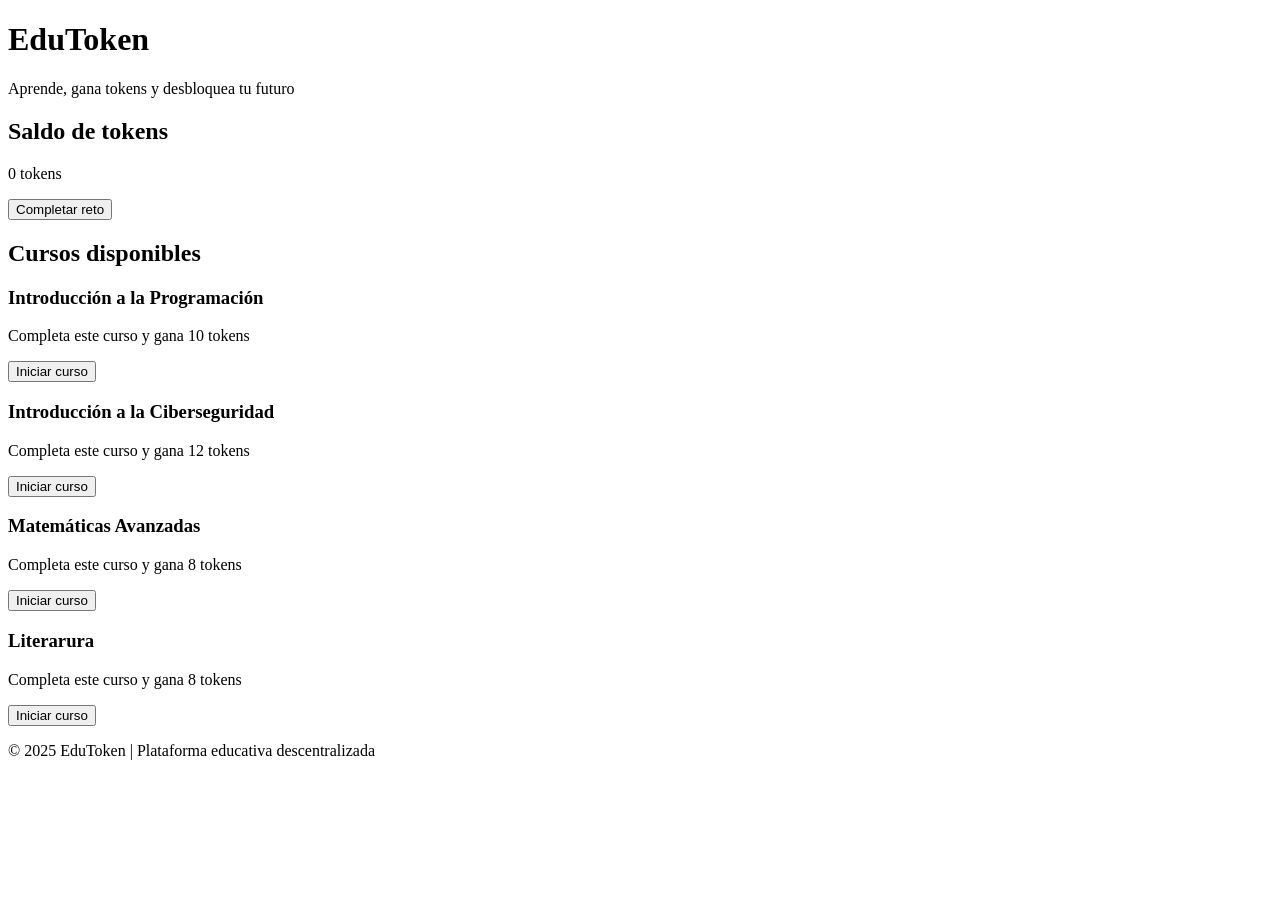
==== index.html @ 473cc64e "Interfaz de la pagina principal" ====
<!DOCTYPE html>
<html lang="es">
<head>
    <meta charset="UTF-8">
    <meta name="viewport" content="width=device-width, initial-scale=1.0">
    <title>Document</title>
    <link rel="stylesheet" href="css/style.css">
</head>
<body>
   <header>
    <h1>EduToken</h1>
    <p>Aprende, gana tokens y desbloquea tu futuro</p>
  </header>

  <main>
    <section id="token-section">
      <h2>Saldo de tokens</h2>
      <p id="balance">0 tokens</p>
      <button id="earnBtn">Completar reto</button>
    </section>

    <section id="courses">
      <h2>Cursos disponibles</h2>
      <div class="course-card">
        <h3>Introducción a la Programación</h3>
        <p>Completa este curso y gana 10 tokens</p>
        <button class="start-btn">Iniciar curso</button>
      </div>
      <div class="course-card">
        <h3>Introducción a la Ciberseguridad</h3>
        <p>Completa este curso y gana 12 tokens</p>
        <button class="start-btn">Iniciar curso</button>
      </div>
      <div class="course-card">
        <h3>Matemáticas Avanzadas</h3>
        <p>Completa este curso y gana 8 tokens</p>
        <button class="start-btn">Iniciar curso</button>
      </div>
      <div class="course-card">
        <h3>Literarura</h3>
        <p>Completa este curso y gana 8 tokens</p>
        <button class="start-btn">Iniciar curso</button>
      </div>
    </section>
  </main>

  <footer>
    <p>© 2025 EduToken | Plataforma educativa descentralizada</p>
  </footer>

  <script src="js/app.js"></script>
 
</body>
</html>
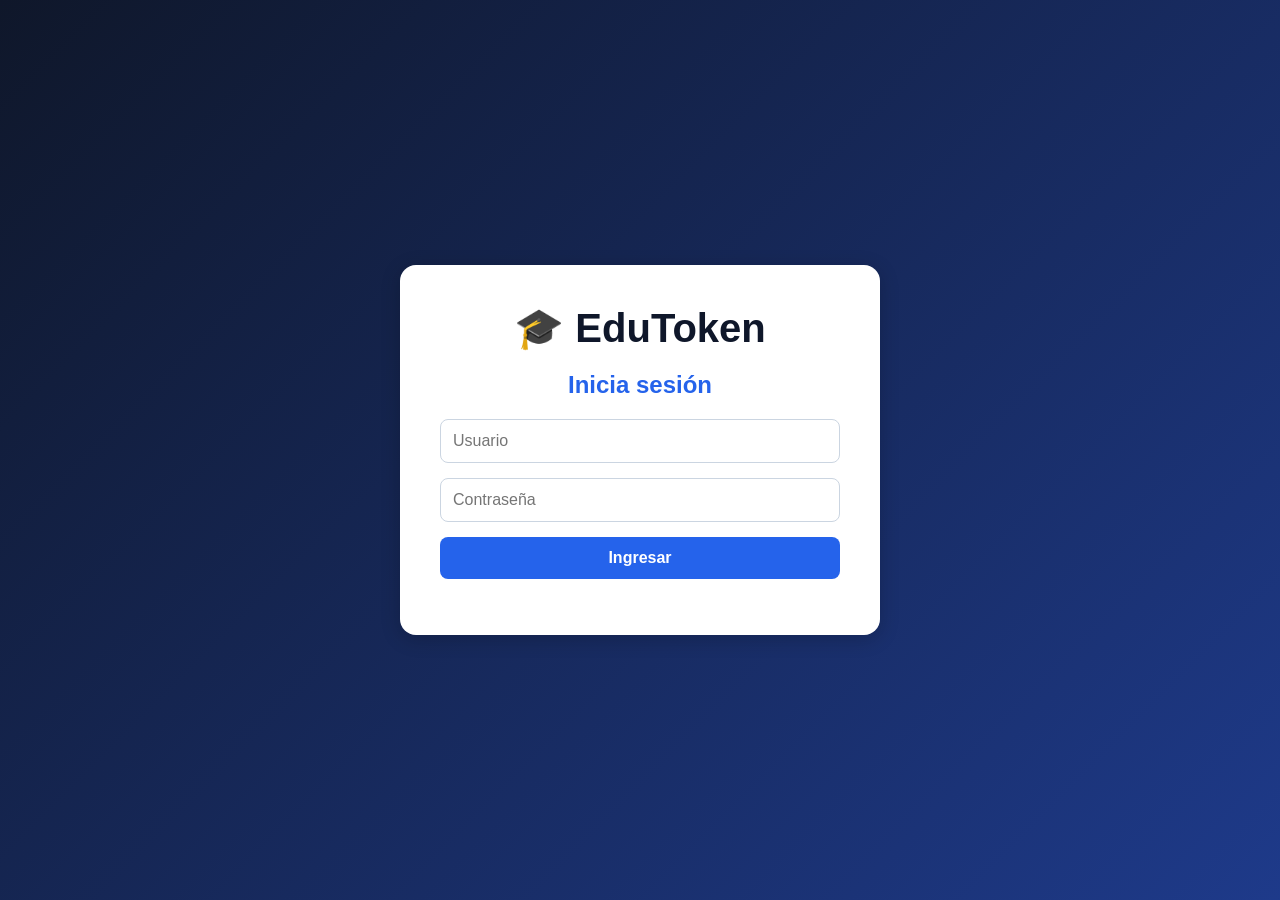
==== commit e8563ac1: "Funciones de login" ====
--- a/index.html
+++ b/index.html
@@ -10,7 +10,9 @@
    <header>
     <h1>EduToken</h1>
     <p>Aprende, gana tokens y desbloquea tu futuro</p>
-  </header>
+    <button onclick="logout()">Cerrar sesión</button>
+
+</header>
 
   <main>
     <section id="token-section">
--- a/css/style.css
+++ b/css/style.css
@@ -0,0 +1,202 @@
+body {
+  font-family: 'Poppins', sans-serif;
+  background: #F9FAFB;
+  color: #111827;
+  margin: 0;
+  padding: 0;
+  text-align: center;
+}
+
+header {
+  background-color: #3B82F6;
+  color: white;
+  padding: 30px 10px;
+  border-bottom: 4px solid #2563EB;
+}
+
+h1 {
+  margin: 0;
+  font-size: 2.5rem;
+}
+
+main {
+  padding: 40px;
+}
+
+#token-section {
+  background: #FFFFFF;
+  border-radius: 16px;
+  box-shadow: 0px 4px 12px rgba(0,0,0,0.1);
+  width: 80%;
+  max-width: 400px;
+  margin: 0 auto 40px;
+  padding: 20px;
+}
+
+button {
+  background-color: #10B981;
+  color: white;
+  border: none;
+  border-radius: 12px;
+  padding: 10px 20px;
+  font-size: 1rem;
+  cursor: pointer;
+  transition: 0.3s;
+}
+
+button:hover {
+  background-color: #059669;
+}
+
+.course-card {
+  background: #FFFFFF;
+  border-radius: 16px;
+  box-shadow: 0 2px 8px rgba(0,0,0,0.1);
+  padding: 20px;
+  margin: 20px auto;
+  width: 80%;
+  max-width: 500px;
+  text-align: left;
+}
+
+footer {
+  background-color: #111827;
+  color: white;
+  padding: 20px;
+  margin-top: 40px;
+}
+
+/* ===== Dashboard ===== */
+nav {
+  margin-top: 10px;
+}
+
+nav a {
+  color: white;
+  text-decoration: none;
+  margin: 0 10px;
+  font-weight: bold;
+  transition: 0.3s;
+}
+
+nav a:hover {
+  color: #D1FAE5;
+}
+
+nav a.active {
+  text-decoration: underline;
+}
+
+#progress-section {
+  background: #FFFFFF;
+  border-radius: 16px;
+  box-shadow: 0 4px 10px rgba(0,0,0,0.1);
+  padding: 30px;
+  margin: 40px auto;
+  width: 80%;
+  max-width: 500px;
+}
+
+.progress-bar {
+  width: 100%;
+  background-color: #E5E7EB;
+  border-radius: 10px;
+  height: 25px;
+  overflow: hidden;
+  margin-top: 10px;
+}
+
+#progress-fill {
+  height: 100%;
+  width: 0%;
+  background-color: #10B981;
+  transition: width 0.5s ease-in-out;
+}
+
+#achievements {
+  background: #FFFFFF;
+  border-radius: 16px;
+  box-shadow: 0 4px 10px rgba(0,0,0,0.1);
+  padding: 30px;
+  margin: 40px auto;
+  width: 80%;
+  max-width: 500px;
+  text-align: left;
+}
+
+#achievement-list li {
+  margin-bottom: 8px;
+  font-size: 1.1rem;
+}
+
+
+
+/* ===== Login Page ===== */
+.login-body {
+  background: linear-gradient(135deg, #0F172A, #1E3A8A);
+  height: 100vh;
+  display: flex;
+  justify-content: center;
+  align-items: center;
+  font-family: 'Segoe UI', sans-serif;
+}
+
+.login-container {
+  background: white;
+  border-radius: 16px;
+  box-shadow: 0 4px 20px rgba(0,0,0,0.2);
+  width: 90%;
+  max-width: 400px;
+  text-align: center;
+  padding: 40px;
+}
+
+.login-container h1 {
+  color: #0F172A;
+  margin-bottom: 10px;
+}
+
+.login-container h2 {
+  color: #2563EB;
+  margin-bottom: 20px;
+}
+
+#loginForm {
+  display: flex;
+  flex-direction: column;
+  gap: 15px;
+}
+
+#loginForm input {
+  padding: 12px;
+  border-radius: 8px;
+  border: 1px solid #CBD5E1;
+  font-size: 1rem;
+  outline: none;
+}
+
+#loginForm input:focus {
+  border-color: #2563EB;
+  box-shadow: 0 0 5px rgba(37, 99, 235, 0.3);
+}
+
+.btn-primary {
+  background-color: #2563EB;
+  color: white;
+  border: none;
+  padding: 12px;
+  border-radius: 8px;
+  font-weight: bold;
+  cursor: pointer;
+  transition: background-color 0.3s;
+}
+
+.btn-primary:hover {
+  background-color: #1E40AF;
+}
+
+#error-msg {
+  color: red;
+  margin-top: 15px;
+  font-weight: bold;
+}
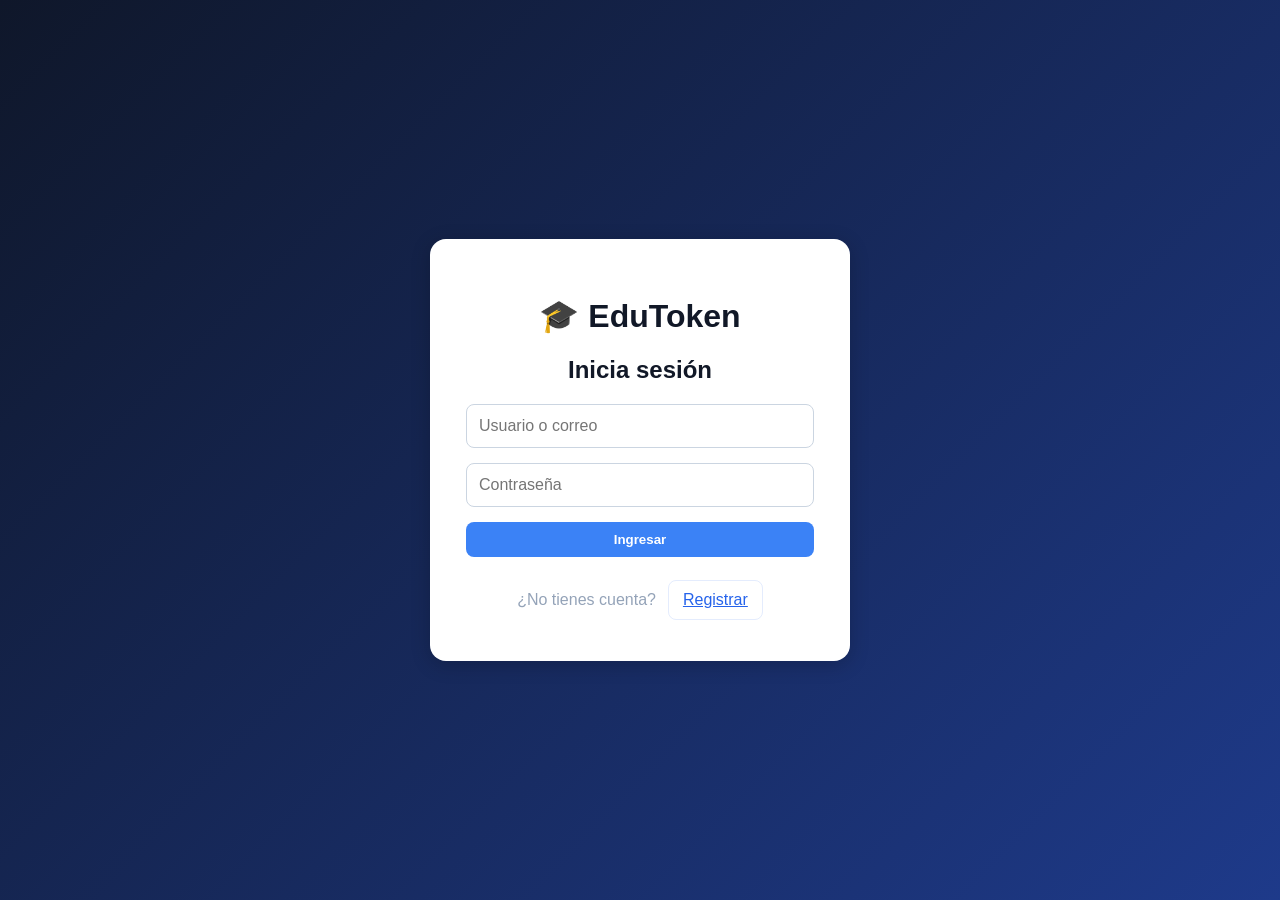
==== commit 52cdace3: "Registrar usuario, funcionalidad de pagina principal, integracion de modulos a cursos" ====
--- a/index.html
+++ b/index.html
@@ -1,48 +1,37 @@
 <!DOCTYPE html>
 <html lang="es">
 <head>
-    <meta charset="UTF-8">
-    <meta name="viewport" content="width=device-width, initial-scale=1.0">
-    <title>Document</title>
-    <link rel="stylesheet" href="css/style.css">
+  <meta charset="UTF-8" />
+  <meta name="viewport" content="width=device-width, initial-scale=1.0"/>
+  <title>EduToken - Inicio</title>
+  <link rel="stylesheet" href="css/style.css">
 </head>
 <body>
-   <header>
-    <h1>EduToken</h1>
-    <p>Aprende, gana tokens y desbloquea tu futuro</p>
-    <button onclick="logout()">Cerrar sesión</button>
+  <header class="main-header">
+    <div class="header-left">
+      <h1>EduToken</h1>
+      <p class="tagline">Aprende, gana tokens y desbloquea tu futuro</p>
+    </div>
 
-</header>
+    <div class="header-right">
+      <div id="user-display" class="user-display">Invitado</div>
+      <nav class="header-nav">
+        <a href="dashboard.html">Dashboard</a>
+      </nav>
+      <button class="btn-logout" onclick="logout()">Cerrar sesión</button>
+    </div>
+  </header>
 
   <main>
-    <section id="token-section">
+    <section id="token-section" class="card centered-card">
       <h2>Saldo de tokens</h2>
       <p id="balance">0 tokens</p>
-      <button id="earnBtn">Completar reto</button>
+      <button id="earnBtn" class="btn-primary">Completar reto</button>
     </section>
 
-    <section id="courses">
+    <section id="courses" class="courses-section">
       <h2>Cursos disponibles</h2>
-      <div class="course-card">
-        <h3>Introducción a la Programación</h3>
-        <p>Completa este curso y gana 10 tokens</p>
-        <button class="start-btn">Iniciar curso</button>
-      </div>
-      <div class="course-card">
-        <h3>Introducción a la Ciberseguridad</h3>
-        <p>Completa este curso y gana 12 tokens</p>
-        <button class="start-btn">Iniciar curso</button>
-      </div>
-      <div class="course-card">
-        <h3>Matemáticas Avanzadas</h3>
-        <p>Completa este curso y gana 8 tokens</p>
-        <button class="start-btn">Iniciar curso</button>
-      </div>
-      <div class="course-card">
-        <h3>Literarura</h3>
-        <p>Completa este curso y gana 8 tokens</p>
-        <button class="start-btn">Iniciar curso</button>
-      </div>
+      <div id="courses-container"></div> <!-- Aquí inyectaremos las tarjetas -->
     </section>
   </main>
 
@@ -50,7 +39,28 @@
     <p>© 2025 EduToken | Plataforma educativa descentralizada</p>
   </footer>
 
+  <!-- Modal de información del curso (oculto por defecto) -->
+  <div id="courseModal" class="modal" aria-hidden="true">
+    <div class="modal-content" role="dialog" aria-modal="true" aria-labelledby="modal-title">
+      <button id="closeModal" class="modal-close" aria-label="Cerrar ventana">✕</button>
+      <h2 id="modal-title">Título del curso</h2>
+      <p id="modal-intro">Introducción del curso...</p>
+
+      <div id="modal-modules">
+        <h3>Módulos</h3>
+        <ul id="modal-modules-list"></ul>
+      </div>
+
+      <div class="modal-actions">
+        <button id="modal-start" class="btn-primary">Iniciar curso</button>
+        <button id="modal-close-secondary" class="btn-outline">Cerrar</button>
+      </div>
+    </div>
+    <div class="modal-backdrop"></div>
+  </div>
+
+  <!-- Scripts: courses.js debe cargarse antes que app.js -->
+  <script src="js/courses.js"></script>
   <script src="js/app.js"></script>
- 
 </body>
-</html>+</html>
--- a/css/style.css
+++ b/css/style.css
@@ -1,102 +1,164 @@
+/* ===========================================================
+   EduToken - style.css (versión mejorada)
+   Conserva tu paleta: fondo claro, azul principal, verde tokens
+   =========================================================== */
+
+/* ===== Base / Tipografía ===== */
+:root{
+  --bg: #F9FAFB;
+  --text: #111827;
+  --muted: #6B7280;
+  --primary: #3B82F6;
+  --primary-dark: #2563EB;
+  --success: #10B981;
+  --gold: #FBBF24;
+  --danger: #B91C1C;
+}
+
+* { box-sizing: border-box; }
+html,body { height:100%; }
+
 body {
   font-family: 'Poppins', sans-serif;
-  background: #F9FAFB;
-  color: #111827;
+  background: var(--bg);
+  color: var(--text);
   margin: 0;
   padding: 0;
-  text-align: center;
-}
-
-header {
-  background-color: #3B82F6;
-  color: white;
-  padding: 30px 10px;
-  border-bottom: 4px solid #2563EB;
-}
-
-h1 {
-  margin: 0;
-  font-size: 2.5rem;
-}
-
-main {
-  padding: 40px;
-}
-
-#token-section {
-  background: #FFFFFF;
-  border-radius: 16px;
-  box-shadow: 0px 4px 12px rgba(0,0,0,0.1);
-  width: 80%;
-  max-width: 400px;
-  margin: 0 auto 40px;
+  -webkit-font-smoothing:antialiased;
+  text-rendering:optimizeLegibility;
+}
+
+/* ===== Header (layout con user display y nav) ===== */
+.main-header {
+  display:flex;
+  justify-content:space-between;
+  align-items:center;
+  padding:18px 24px;
+  background: var(--primary);
+  color: white;
+  gap:12px;
+  flex-wrap:wrap;
+}
+.header-left h1 {
+  margin:0;
+  font-size:1.6rem;
+}
+.tagline { margin:0; font-size:0.9rem; opacity:0.95; }
+
+.header-right {
+  display:flex;
+  align-items:center;
+  gap:12px;
+}
+.user-display {
+  background: rgba(255,255,255,0.12);
+  padding:8px 12px;
+  border-radius:8px;
+  font-weight:600;
+  font-size:0.95rem;
+}
+.header-nav a {
+  color: white;
+  text-decoration: none;
+  margin-right:8px;
+  font-weight:600;
+}
+.btn-logout {
+  background: transparent;
+  color: white;
+  border: 1px solid rgba(255,255,255,0.18);
+  padding: 8px 12px;
+  border-radius:8px;
+  cursor:pointer;
+}
+
+/* ===== Layout / Main / Footer ===== */
+main { padding: 24px 16px 48px; max-width:1200px; margin: 0 auto; }
+footer {
+  background-color: #111827;
+  color: white;
   padding: 20px;
-}
-
-button {
-  background-color: #10B981;
-  color: white;
-  border: none;
-  border-radius: 12px;
-  padding: 10px 20px;
-  font-size: 1rem;
-  cursor: pointer;
-  transition: 0.3s;
-}
-
-button:hover {
-  background-color: #059669;
-}
-
+  margin-top: 40px;
+  text-align:center;
+}
+
+/* ===== Centered token card ===== */
+.centered-card {
+  max-width:420px;
+  margin: 28px auto;
+  padding:20px;
+  text-align:center;
+  border-radius:12px;
+  background:#fff;
+  box-shadow:0 6px 18px rgba(2,6,23,0.06);
+}
+#token-section h2 { margin-top:0; }
+
+/* ===== Course list section ===== */
+.courses-section { padding: 8px 12px 40px; max-width:1000px; margin: 8px auto; }
+
+/* ===== Course card ===== */
 .course-card {
   background: #FFFFFF;
-  border-radius: 16px;
-  box-shadow: 0 2px 8px rgba(0,0,0,0.1);
-  padding: 20px;
-  margin: 20px auto;
-  width: 80%;
-  max-width: 500px;
-  text-align: left;
-}
-
-footer {
-  background-color: #111827;
-  color: white;
-  padding: 20px;
-  margin-top: 40px;
-}
-
-/* ===== Dashboard ===== */
-nav {
-  margin-top: 10px;
-}
-
-nav a {
-  color: white;
-  text-decoration: none;
-  margin: 0 10px;
-  font-weight: bold;
-  transition: 0.3s;
-}
-
-nav a:hover {
-  color: #D1FAE5;
-}
-
-nav a.active {
-  text-decoration: underline;
-}
-
-#progress-section {
+  border-radius: 12px;
+  padding: 18px;
+  margin: 16px auto;
+  box-shadow: 0 4px 12px rgba(0,0,0,0.06);
+  width: 92%;
+  max-width: 820px;
+  display:flex;
+  justify-content:space-between;
+  align-items:center;
+  gap:12px;
+}
+.course-card h3 { margin: 0 0 6px 0; font-size:1.05rem; }
+.course-card p { margin: 0; color: var(--muted); font-size:0.95rem; }
+.course-card .meta { text-align:right; min-width:160px; }
+.course-card .actions { display:flex; gap:8px; justify-content:flex-end; }
+
+/* ===== Buttons (unificados) ===== */
+.btn-primary {
+  background-color: var(--primary);
+  color: white;
+  border: none;
+  padding: 10px 14px;
+  border-radius: 8px;
+  font-weight:600;
+  cursor: pointer;
+  transition: transform .12s ease, filter .12s ease;
+}
+.btn-primary:hover { filter:brightness(0.96); transform: translateY(-2px); }
+
+.btn-outline {
+  background: transparent;
+  color: var(--primary-dark);
+  border: 1px solid rgba(37,99,235,0.12);
+  padding: 10px 14px;
+  border-radius: 8px;
+  cursor:pointer;
+}
+.btn-outline:hover { background:#EFF6FF; transform: translateY(-2px); }
+
+/* ===== Small utility buttons used inside course page ===== */
+.back-btn {
+  background:#111827;
+  color:white;
+  padding:8px 12px;
+  border-radius:8px;
+  border:none;
+  cursor:pointer;
+}
+
+/* ===== Progress / Dashboard cards (existing) ===== */
+#progress-section, #achievements {
   background: #FFFFFF;
   border-radius: 16px;
   box-shadow: 0 4px 10px rgba(0,0,0,0.1);
   padding: 30px;
-  margin: 40px auto;
+  margin: 24px auto;
   width: 80%;
-  max-width: 500px;
-}
-
+  max-width: 600px;
+}
 .progress-bar {
   width: 100%;
   background-color: #E5E7EB;
@@ -105,33 +167,17 @@
   overflow: hidden;
   margin-top: 10px;
 }
-
 #progress-fill {
   height: 100%;
   width: 0%;
-  background-color: #10B981;
+  background-color: var(--success);
   transition: width 0.5s ease-in-out;
 }
 
-#achievements {
-  background: #FFFFFF;
-  border-radius: 16px;
-  box-shadow: 0 4px 10px rgba(0,0,0,0.1);
-  padding: 30px;
-  margin: 40px auto;
-  width: 80%;
-  max-width: 500px;
-  text-align: left;
-}
-
-#achievement-list li {
-  margin-bottom: 8px;
-  font-size: 1.1rem;
-}
-
-
-
-/* ===== Login Page ===== */
+/* Achievements */
+#achievement-list li { margin-bottom: 8px; font-size: 1.05rem; color:var(--text); }
+
+/* ===== Login / Register styles (kept) ===== */
 .login-body {
   background: linear-gradient(135deg, #0F172A, #1E3A8A);
   height: 100vh;
@@ -140,63 +186,108 @@
   align-items: center;
   font-family: 'Segoe UI', sans-serif;
 }
-
 .login-container {
   background: white;
   border-radius: 16px;
   box-shadow: 0 4px 20px rgba(0,0,0,0.2);
   width: 90%;
-  max-width: 400px;
+  max-width: 420px;
   text-align: center;
-  padding: 40px;
-}
-
-.login-container h1 {
-  color: #0F172A;
-  margin-bottom: 10px;
-}
-
-.login-container h2 {
-  color: #2563EB;
-  margin-bottom: 20px;
-}
-
-#loginForm {
-  display: flex;
-  flex-direction: column;
-  gap: 15px;
-}
-
-#loginForm input {
+  padding: 36px;
+}
+#loginForm { display:flex; flex-direction:column; gap:15px; }
+#loginForm input, #registerForm input {
   padding: 12px;
   border-radius: 8px;
   border: 1px solid #CBD5E1;
   font-size: 1rem;
   outline: none;
-}
-
-#loginForm input:focus {
-  border-color: #2563EB;
-  box-shadow: 0 0 5px rgba(37, 99, 235, 0.3);
-}
-
-.btn-primary {
-  background-color: #2563EB;
-  color: white;
+  width:100%;
+}
+#loginForm input:focus { border-color: var(--primary-dark); box-shadow: 0 0 6px rgba(37,99,235,0.18); }
+.btn-primary { /* already defined above, keep consistent */ }
+
+/* ===== Register / shared extras ===== */
+.register-row { margin-top: 18px; display:flex; justify-content:center; gap:12px; align-items:center; color:#94A3B8; }
+.register-actions { display:flex; gap:10px; justify-content:center; align-items:center; margin-top:8px; }
+.error-small { color: var(--danger); margin-top:12px; font-weight:600; }
+.success-small { color: #065F46; margin-top:12px; font-weight:700; }
+
+/* ===== Modal (course info) ===== */
+.modal {
+  display: none;
+  position: fixed;
+  inset: 0;
+  z-index: 1000;
+  align-items: center;
+  justify-content: center;
+  pointer-events: none;
+}
+.modal[aria-hidden="false"] {
+  display: flex;
+  pointer-events: auto;
+}
+/* Backdrop */
+.modal-backdrop {
+  position: absolute;
+  inset: 0;
+  background: rgba(2,6,23,0.5);
+  backdrop-filter: blur(2px);
+}
+
+/* Modal content with animation */
+.modal-content {
+  position: relative;
+  background: #ffffff;
+  width: 92%;
+  max-width: 720px;
+  border-radius: 12px;
+  box-shadow: 0 10px 30px rgba(2,6,23,0.2);
+  padding: 22px;
+  z-index: 1010;
+  text-align: left;
+  transform: translateY(8px) scale(.98);
+  opacity: 0;
+  transition: transform .22s cubic-bezier(.2,.9,.2,1), opacity .18s ease;
+}
+.modal[aria-hidden="false"] .modal-content {
+  transform: translateY(0) scale(1);
+  opacity: 1;
+}
+.modal-close {
+  position: absolute;
+  right: 14px;
+  top: 10px;
+  background: transparent;
   border: none;
-  padding: 12px;
-  border-radius: 8px;
-  font-weight: bold;
+  font-size: 18px;
   cursor: pointer;
-  transition: background-color 0.3s;
-}
-
-.btn-primary:hover {
-  background-color: #1E40AF;
-}
-
-#error-msg {
-  color: red;
-  margin-top: 15px;
-  font-weight: bold;
-}
+  color: #374151;
+}
+#modal-title { margin-top: 0; color: #0F172A; font-size:1.25rem; }
+#modal-intro { color: #374151; margin-bottom: 12px; line-height:1.4; }
+#modal-modules h3 { margin-bottom: 8px; }
+#modal-modules-list { list-style: none; padding-left: 0; margin: 0 0 12px 0; }
+#modal-modules-list li {
+  padding: 10px;
+  border-radius: 8px;
+  border: 1px solid #E6EEF8;
+  margin-bottom: 8px;
+  display:flex;
+  justify-content:space-between;
+  align-items:center;
+  color:#374151;
+}
+.modal-actions { display:flex; gap:10px; justify-content:flex-end; margin-top:8px; }
+
+/* ===== Utilities / small responsive tweaks ===== */
+@media (max-width: 820px) {
+  .course-card { flex-direction: column; align-items:flex-start; text-align:left; }
+  .course-card .meta { text-align:left; width:100%; }
+}
+@media (max-width: 480px) {
+  .modal-content { padding:16px; }
+  #modal-title { font-size:1.1rem; }
+  .main-header { padding:14px; }
+  .header-right { gap:8px; }
+}
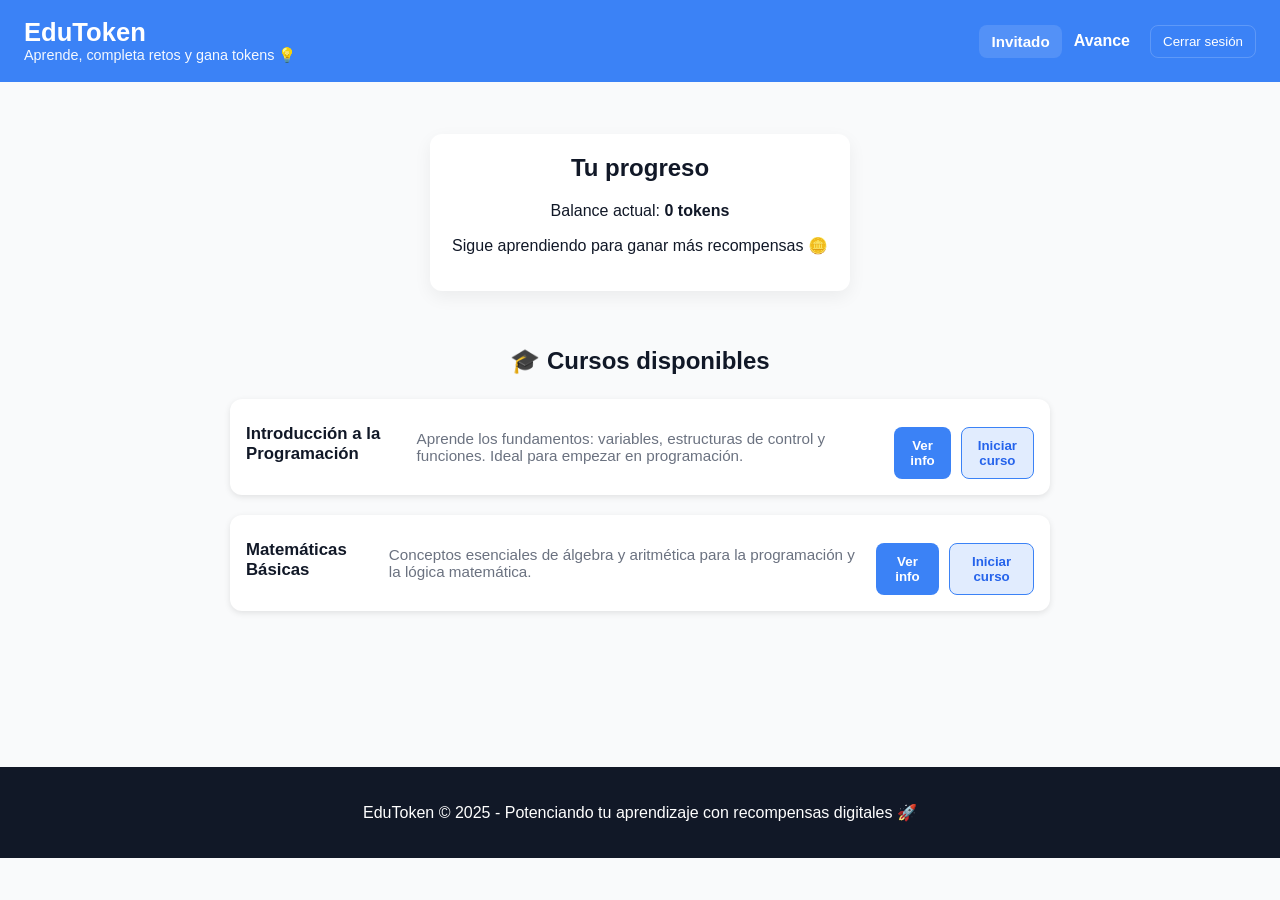
==== commit 567e09b5: "Cambios nuevos" ====
--- a/index.html
+++ b/index.html
@@ -1,66 +1,108 @@
+
 <!DOCTYPE html>
 <html lang="es">
 <head>
-  <meta charset="UTF-8" />
-  <meta name="viewport" content="width=device-width, initial-scale=1.0"/>
-  <title>EduToken - Inicio</title>
+  <meta charset="UTF-8">
+  <meta name="viewport" content="width=device-width, initial-scale=1.0">
+  <title>EduToken - Cursos disponibles</title>
   <link rel="stylesheet" href="css/style.css">
 </head>
 <body>
   <header class="main-header">
     <div class="header-left">
       <h1>EduToken</h1>
-      <p class="tagline">Aprende, gana tokens y desbloquea tu futuro</p>
+      <p class="tagline">Aprende, completa retos y gana tokens 💡</p>
     </div>
-
     <div class="header-right">
       <div id="user-display" class="user-display">Invitado</div>
       <nav class="header-nav">
-        <a href="dashboard.html">Dashboard</a>
+        <a href="dashboard.html">Avance</a>
       </nav>
-      <button class="btn-logout" onclick="logout()">Cerrar sesión</button>
+      <button type="button" class="btn-logout" onclick="logout()">Cerrar sesión</button>
+
     </div>
   </header>
 
   <main>
-    <section id="token-section" class="card centered-card">
-      <h2>Saldo de tokens</h2>
-      <p id="balance">0 tokens</p>
-      <button id="earnBtn" class="btn-primary">Completar reto</button>
+    <!-- Sección principal -->
+    <section id="token-section" class="centered-card">
+      <h2>Tu progreso</h2>
+      <p>Balance actual: <strong id="balance">0 tokens</strong></p>
+      <p>Sigue aprendiendo para ganar más recompensas 🪙</p>
     </section>
 
-    <section id="courses" class="courses-section">
-      <h2>Cursos disponibles</h2>
-      <div id="courses-container"></div> <!-- Aquí inyectaremos las tarjetas -->
+    <!-- Sección de cursos -->
+    <section class="courses-section">
+      <h2 style="text-align:center; margin-bottom:24px;">🎓 Cursos disponibles</h2>
+      <div id="courses-container" class="courses-container"></div>
     </section>
   </main>
 
   <footer>
-    <p>© 2025 EduToken | Plataforma educativa descentralizada</p>
+    <p>EduToken © 2025 - Potenciando tu aprendizaje con recompensas digitales 🚀</p>
   </footer>
 
-  <!-- Modal de información del curso (oculto por defecto) -->
+  <!-- Modal para ver info de los cursos -->
   <div id="courseModal" class="modal" aria-hidden="true">
-    <div class="modal-content" role="dialog" aria-modal="true" aria-labelledby="modal-title">
-      <button id="closeModal" class="modal-close" aria-label="Cerrar ventana">✕</button>
+    <div class="modal-backdrop"></div>
+    <div class="modal-content">
+      <button id="closeModal" class="modal-close">&times;</button>
       <h2 id="modal-title">Título del curso</h2>
-      <p id="modal-intro">Introducción del curso...</p>
+      <p id="modal-intro"></p>
 
       <div id="modal-modules">
-        <h3>Módulos</h3>
+        <h3>Módulos incluidos:</h3>
         <ul id="modal-modules-list"></ul>
       </div>
 
       <div class="modal-actions">
+        <button id="modal-close-secondary" class="btn-outline">Cerrar</button>
         <button id="modal-start" class="btn-primary">Iniciar curso</button>
-        <button id="modal-close-secondary" class="btn-outline">Cerrar</button>
       </div>
     </div>
-    <div class="modal-backdrop"></div>
   </div>
 
-  <!-- Scripts: courses.js debe cargarse antes que app.js -->
   <script src="js/courses.js"></script>
-  <script src="js/app.js"></script>
+  <script>
+    document.addEventListener("DOMContentLoaded", () => {
+      const coursesContainer = document.getElementById("courses-container");
+
+      window.courses.forEach(course => {
+        const card = document.createElement("div");
+        card.className = "course-card";
+        card.innerHTML = `
+          <h3>${course.title}</h3>
+          <p>${course.intro}</p>
+          <div class="course-actions">
+            <button class="btn-primary" onclick="viewInfo('${course.id}')">Ver info</button>
+            <button class="btn-outline" onclick="startCourse('${course.id}')">Iniciar curso</button>
+          </div>
+        `;
+        coursesContainer.appendChild(card);
+      });
+
+      document.getElementById("closeModal").onclick = closeModal;
+      document.getElementById("modal-close-secondary").onclick = closeModal;
+    });
+
+    function viewInfo(courseId) {
+      const course = window.courses.find(c => c.id === courseId);
+      document.getElementById("modal-title").innerText = course.title;
+      document.getElementById("modal-intro").innerText = course.intro;
+      document.getElementById("modal-modules-list").innerHTML =
+        course.modules.map(m => `<li>${m.title}</li>`).join("");
+      document.getElementById("courseModal").setAttribute("aria-hidden", "false");
+      document.getElementById("modal-start").onclick = () => startCourse(courseId);
+    }
+
+    function closeModal() {
+      document.getElementById("courseModal").setAttribute("aria-hidden", "true");
+    }
+
+    function startCourse(courseId) {
+      localStorage.setItem("selectedCourse", courseId);
+      window.location.href = "course.html";
+    }
+  </script>
 </body>
-</html>
+</html>
--- a/css/style.css
+++ b/css/style.css
@@ -291,3 +291,76 @@
   .main-header { padding:14px; }
   .header-right { gap:8px; }
 }
+
+/* ===========================================================
+   AJUSTE DE COLOR: Botones "Iniciar curso" y "Ver info"
+   =========================================================== */
+
+/* Afecta directamente a los botones dentro de las tarjetas de curso */
+.course-card button {
+  background-color: var(--primary);
+  color: white;
+  border: none;
+  padding: 10px 16px;
+  border-radius: 8px;
+  font-weight: 600;
+  cursor: pointer;
+  transition: background-color 0.2s ease, transform 0.15s ease;
+}
+
+/* Hover: azul más oscuro */
+.course-card button:hover {
+  background-color: var(--primary-dark);
+  transform: translateY(-2px);
+}
+
+/* Opcional: si quieres que "Ver info" sea ligeramente distinto (más claro) */
+.course-card button.btn-outline {
+  background-color: rgba(59, 130, 246, 0.15);
+  color: var(--primary-dark);
+  border: 1px solid var(--primary);
+}
+
+.course-card button.btn-outline:hover {
+  background-color: var(--primary);
+  color: white;
+}
+.course-card {
+  background: #fff;
+  border-radius: 12px;
+  box-shadow: 0 2px 6px rgba(0,0,0,0.1);
+  padding: 16px;
+  margin-bottom: 20px;
+  text-align: left;
+  transition: transform 0.2s ease;
+}
+
+.course-card:hover {
+  transform: translateY(-3px);
+}
+
+.course-actions {
+  display: flex;
+  gap: 10px;
+  margin-top: 12px;
+}
+
+.btn-primary {
+  background: #3B82F6;
+  color: white;
+  border: none;
+  padding: 8px 12px;
+  border-radius: 8px;
+  cursor: pointer;
+  font-weight: 500;
+}
+
+.btn-outline {
+  background: transparent;
+  color: #3B82F6;
+  border: 2px solid #3B82F6;
+  padding: 8px 12px;
+  border-radius: 8px;
+  cursor: pointer;
+  font-weight: 500;
+}
